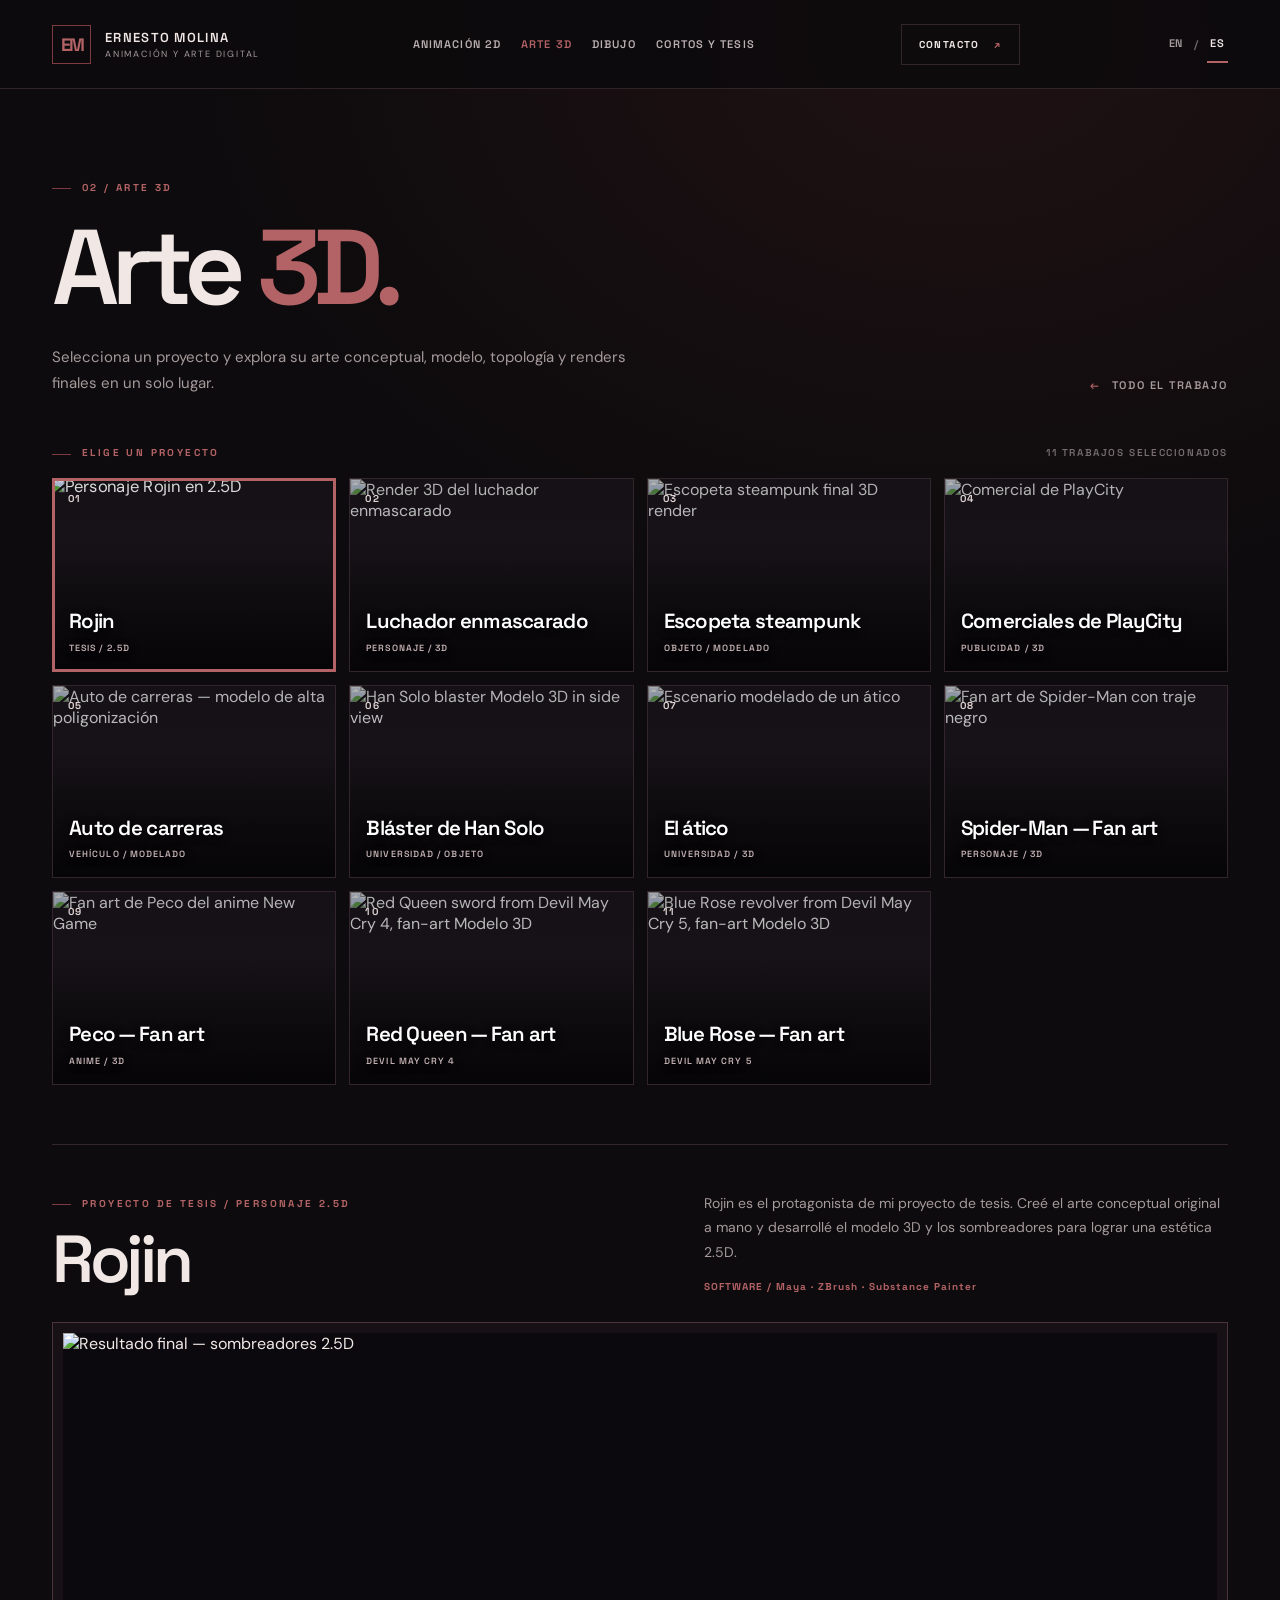
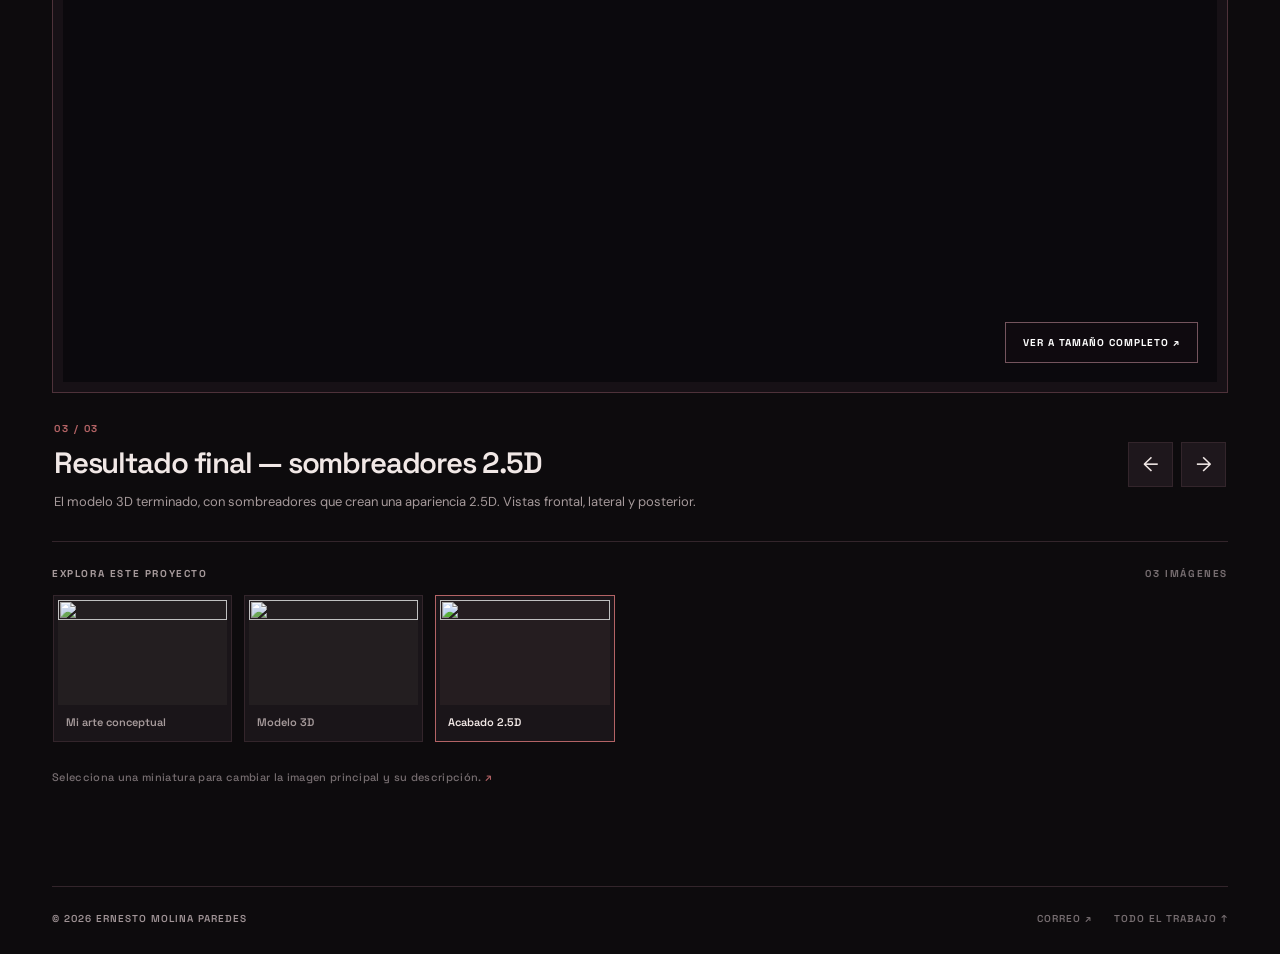
==== modeling-es.html @ 20fc1be8 "Publish bilingual portfolio pages" ====
<!doctype html>
<html lang="es">
<head><meta charset="utf-8"><meta name="viewport" content="width=device-width, initial-scale=1"><meta name="theme-color" content="#0d0b0d"><meta name="description" content="Portafolio 3D de Ernesto Molina: Rojin, personaje de tesis con estética 2.5D, personajes, escenarios y comerciales de PlayCity."><title>Arte 3D — Ernesto Molina</title><link rel="stylesheet" href="./style.css"><script src="./app-es.js" defer></script><script src="./modeling-es.js" defer></script><script src="./language.js"></script></head>
<body><a class="skip-link" href="#main">Saltar al contenido</a>
<div class="header-wrap"><header class="site-header site-shell"><a class="brand" href="./index-es.html" aria-label="Ernesto Molina — inicio"><span class="brand-monogram">EM</span><span class="brand-copy"><strong>ERNESTO MOLINA</strong><small>ANIMACIÓN Y ARTE DIGITAL</small></span></a><nav class="main-nav" aria-label="Navegación principal"><a href="./animation-es.html">ANIMACIÓN 2D</a><a href="./modeling-es.html" aria-current="page">ARTE 3D</a><a href="./studies-es.html">DIBUJO</a><a href="./films-es.html">CORTOS Y TESIS</a></nav><a class="header-mail" href="mailto:ermolrk@gmail.com">CONTACTO <span>↗</span></a><nav class="language-switch" aria-label="Idioma"><a href="./modeling.html" lang="en" data-language="en">EN</a><span aria-hidden="true">/</span><a href="./modeling-es.html" lang="es" data-language="es" aria-current="true">ES</a></nav><button class="menu-btn" aria-label="Abrir menú" aria-expanded="false" aria-controls="mobile-nav">☰</button></header><nav class="mobile-nav" id="mobile-nav" hidden aria-label="Navegación móvil"><a href="./index-es.html">Inicio</a><a href="./animation-es.html">Animación 2D</a><a href="./modeling-es.html">Arte 3D</a><a href="./studies-es.html">Estudios de dibujo</a><a href="./films-es.html">CORTOS Y TESIS</a><a href="mailto:ermolrk@gmail.com">Contacto ↗</a></nav></div>

<main id="main" class="site-shell">
  <header class="page-head model-page-head"><span class="eyebrow">02 / ARTE 3D</span><h1 class="display">Arte <em>3D.</em></h1><div class="head-bottom"><p class="head-summary">Selecciona un proyecto y explora su arte conceptual, modelo, topología y renders finales en un solo lugar.</p><a class="back-link" href="./index-es.html"><span>←</span> TODO EL TRABAJO</a></div></header>

  <section class="project-collection" aria-label="Selecciona un proyecto 3D">
    <div class="project-collection-label"><span class="eyebrow">ELIGE UN PROYECTO</span><span>11 TRABAJOS SELECCIONADOS</span></div>
    <div class="project-picker" id="project-picker">
      <button class="project-option is-selected" type="button" data-project="rojin" aria-pressed="true"><img src="./assets/concept-views.jpg" alt="Personaje Rojin en 2.5D"><span class="project-option-number">01</span><span class="project-option-name">Rojin <small>TESIS / 2.5D</small></span></button>
      <button class="project-option" type="button" data-project="masked" aria-pressed="false"><img src="./assets/scene-render-1.jpg" alt="Render 3D del luchador enmascarado"><span class="project-option-number">02</span><span class="project-option-name">Luchador enmascarado <small>PERSONAJE / 3D</small></span></button>
      <button class="project-option" type="button" data-project="fighter_weapon" aria-pressed="false"><img src="./assets/prop-turn.jpg" alt="Escopeta steampunk final 3D render"><span class="project-option-number">03</span><span class="project-option-name">Escopeta steampunk <small>OBJETO / MODELADO</small></span></button>
      <button class="project-option" type="button" data-project="playcity" aria-pressed="false"><img src="https://img.youtube.com/vi/QmYn3zF4fmQ/hqdefault.jpg" alt="Comercial de PlayCity"><span class="project-option-number">04</span><span class="project-option-name">Comerciales de PlayCity <small>PUBLICIDAD / 3D</small></span></button>
      <button class="project-option" type="button" data-project="racing_car" aria-pressed="false"><img src="./assets/race-high.jpg" alt="Auto de carreras — modelo de alta poligonización"><span class="project-option-number">05</span><span class="project-option-name">Auto de carreras <small>VEHÍCULO / MODELADO</small></span></button>
      <button class="project-option" type="button" data-project="gun" aria-pressed="false"><img src="./assets/character-profile.jpg" alt="Han Solo blaster Modelo 3D in side view"><span class="project-option-number">06</span><span class="project-option-name">Bláster de Han Solo <small>UNIVERSIDAD / OBJETO</small></span></button>
      <button class="project-option" type="button" data-project="attic" aria-pressed="false"><img src="./assets/model-wireframe-2.jpg" alt="Escenario modelado de un ático"><span class="project-option-number">07</span><span class="project-option-name">El ático <small>UNIVERSIDAD / 3D</small></span></button>
      <button class="project-option" type="button" data-project="suit" aria-pressed="false"><img src="./assets/model-view-2.jpg" alt="Fan art de Spider-Man con traje negro"><span class="project-option-number">08</span><span class="project-option-name">Spider-Man — Fan art <small>PERSONAJE / 3D</small></span></button>
      <button class="project-option" type="button" data-project="stylized" aria-pressed="false"><img src="./assets/stylized-character.jpg" alt="Fan art de Peco del anime New Game"><span class="project-option-number">09</span><span class="project-option-name">Peco — Fan art <small>ANIME / 3D</small></span></button>
      <button class="project-option" type="button" data-project="sword_fanart" aria-pressed="false"><img src="./assets/fanart-sword-02.jpg" alt="Red Queen sword from Devil May Cry 4, fan-art Modelo 3D"><span class="project-option-number">10</span><span class="project-option-name">Red Queen — Fan art <small>DEVIL MAY CRY 4</small></span></button>
      <button class="project-option" type="button" data-project="pistol_fanart" aria-pressed="false"><img src="./assets/fanart-pistol-02.jpg" alt="Blue Rose revolver from Devil May Cry 5, fan-art Modelo 3D"><span class="project-option-number">11</span><span class="project-option-name">Blue Rose — Fan art <small>DEVIL MAY CRY 5</small></span></button>
    </div>
  </section>

  <section class="project-viewer" id="project-viewer" aria-label="Detalles del proyecto">
    <div class="project-viewer-heading"><div><span class="eyebrow" id="project-type">PROYECTO DE TESIS / 2.5D</span><h2 id="project-title">Rojin</h2></div><div class="project-summary"><p id="project-intro">Rojin es el protagonista de mi proyecto de tesis. Creé el arte conceptual original a mano y desarrollé el modelo 3D y los sombreadores para lograr una estética 2.5D.</p><p class="project-tools" id="project-tools">SOFTWARE  /  Maya · ZBrush · Substance Painter</p></div></div>
    <div class="project-stage-wrap"><div class="project-stage" id="project-stage"><img src="./assets/concept-views.jpg" alt="Rojin, the final Modelo 3D with a 2.5D shader treatment, shown from three angles"><button class="stage-expand" type="button" id="stage-expand" aria-label="Ampliar imagen actual">VER A TAMAÑO COMPLETO ↗</button></div></div>
    <div class="stage-details" aria-live="polite"><div><span class="stage-counter" id="stage-counter">03 / 03</span><h3 id="stage-title">Resultado final — sombreadores 2.5D</h3><p id="stage-description">El modelo 3D terminado, con sombreadores que crean una apariencia 2.5D. Vistas frontal, lateral y posterior.</p></div><div class="stage-arrows"><button type="button" id="stage-previous" aria-label="Imagen anterior del proyecto">←</button><button type="button" id="stage-next" aria-label="Imagen siguiente del proyecto">→</button></div></div>
    <div class="filmstrip-label"><span>EXPLORA ESTE PROYECTO</span><span id="filmstrip-count">03 IMÁGENES</span></div>
    <div class="project-filmstrip" id="project-filmstrip" aria-label="Imágenes del proyecto">
      <button type="button" class="filmstrip-tile" aria-pressed="false"><img src="./assets/concept-design.jpg" alt=""><span>Mi arte conceptual</span></button>
      <button type="button" class="filmstrip-tile" aria-pressed="false"><img src="./assets/concept-illustration.jpg" alt=""><span>Modelo 3D</span></button>
      <button type="button" class="filmstrip-tile is-active" aria-pressed="true"><img src="./assets/concept-views.jpg" alt=""><span>Acabado 2.5D</span></button>
    </div>
    <p class="view-hint">Selecciona una miniatura para cambiar la imagen principal y su descripción. <span>↗</span></p>
  </section>
</main>
<footer class="site-footer site-shell"><span class="footer-copy">© <span data-year>2026</span> ERNESTO MOLINA PAREDES</span><div class="footer-links"><a href="mailto:ermolrk@gmail.com">CORREO ↗</a><a href="./index-es.html">TODO EL TRABAJO ↑</a></div></footer>
<dialog class="lightbox" id="lightbox" aria-label="Visor de obras"><button type="button" class="lightbox-close" aria-label="Cerrar visor de obras">×</button><img alt="Obra ampliada"><p></p></dialog>
</body></html>
---- style.css ----
@import url('https://fonts.googleapis.com/css2?family=DM+Sans:wght@400;500;600;700&family=Space+Grotesk:wght@400;500;600;700&display=swap');

:root{--bg:#0d0b0d;--bg2:#141013;--panel:#191418;--line:#33252b;--red:#a34e50;--redlight:#ce7977;--text:#f1e8e6;--muted:#a69a9b;--dim:#766d70;--font:'DM Sans',sans-serif;--display:'Space Grotesk',sans-serif}
*{box-sizing:border-box}html{scroll-behavior:smooth}body{margin:0;background:var(--bg);color:var(--text);font-family:var(--font);-webkit-font-smoothing:antialiased}body::before{content:'';pointer-events:none;position:absolute;top:0;left:0;right:0;height:740px;background:radial-gradient(ellipse at 75% 5%,rgba(126,49,54,.16),transparent 57%);z-index:-1}a{color:inherit;text-decoration:none}img{display:block;max-width:100%}button{font:inherit}button,a{-webkit-tap-highlight-color:transparent}a:focus-visible,button:focus-visible{outline:2px solid var(--redlight);outline-offset:4px}::selection{background:#813b43;color:white}
.skip-link{position:absolute;top:-50px;left:12px;z-index:100;padding:10px 16px;background:white;color:#111}.skip-link:focus{top:12px}
.site-shell{width:min(1360px,calc(100% - 104px));margin:auto}.header-wrap{border-bottom:1px solid #302429;background:rgba(13,11,13,.9);position:relative;z-index:20}.site-header{height:88px;display:flex;align-items:center;justify-content:space-between;gap:30px}.brand{display:flex;align-items:center;gap:14px;min-width:215px}.brand-monogram{border:1px solid var(--red);height:39px;width:39px;display:grid;place-items:center;font-size:18px;font-family:var(--display);font-weight:700;color:var(--redlight);letter-spacing:-2px}.brand-copy{display:flex;flex-direction:column;gap:2px}.brand-copy strong{font:600 13px var(--display);letter-spacing:.1em}.brand-copy small{font-size:9px;letter-spacing:.2em;color:var(--muted)}.main-nav{display:flex;align-items:center;gap:30px}.main-nav a{font:600 11px var(--display);letter-spacing:.1em;color:#bbb0b1;transition:color .2s}.main-nav a:hover,.main-nav a[aria-current="page"]{color:var(--redlight)}.header-mail{font:700 10px var(--display);letter-spacing:.14em;border:1px solid var(--line);padding:13px 17px;white-space:nowrap;transition:.2s}.header-mail:hover{background:var(--red);border-color:var(--red);color:#fff}.header-mail span{color:var(--redlight);padding-left:10px}.header-mail:hover span{color:white}.menu-btn{display:none;background:none;border:1px solid var(--line);width:43px;height:43px;cursor:pointer;color:white;font-size:24px}.mobile-nav{display:none;border-top:1px solid var(--line);padding:12px 28px 22px;background:#110e11}.mobile-nav a{display:block;font:600 13px var(--display);letter-spacing:.08em;padding:13px 5px;border-bottom:1px solid var(--line)}
.eyebrow{font:700 10px var(--display);color:var(--redlight);letter-spacing:.24em;text-transform:uppercase}.eyebrow::before{content:'';display:inline-block;width:19px;height:1px;background:var(--red);vertical-align:middle;margin-right:11px}.page-number{color:var(--redlight);font:500 10px var(--display);letter-spacing:.16em}.display{font-family:var(--display);letter-spacing:-.075em;line-height:.96;font-weight:600}.display em{font-style:normal;color:var(--redlight)}.section-rule{height:1px;background:var(--line)}
.home-hero{padding:95px 0 67px;display:grid;grid-template-columns:1fr auto;align-items:end;gap:40px}.home-hero .eyebrow{margin:0 0 29px}.home-hero h1{font-size:clamp(64px,8.4vw,140px);margin:0;max-width:950px}.home-hero h1 span{display:block;color:var(--redlight)}.home-hero-note{text-align:right;padding-bottom:13px;color:var(--muted);font:500 12px/1.8 var(--display);letter-spacing:.04em}.home-hero-note::before{content:'';display:block;height:1px;background:var(--red);width:64px;margin:0 0 18px auto}.home-intro{display:flex;align-items:center;justify-content:space-between;gap:20px;margin:0 0 24px}.home-intro span{font-size:10px;font-weight:700;letter-spacing:.22em;color:var(--muted)}.home-intro p{font-size:12px;color:var(--dim);margin:0}
.category-grid{display:grid;grid-template-columns:repeat(3,minmax(0,1fr));gap:20px;padding-bottom:94px}.category-card{min-width:0;position:relative;overflow:hidden;border:1px solid #37292d;background:#1b1519;aspect-ratio:1.7;isolation:isolate}.category-card::after{content:'';position:absolute;inset:0;background:linear-gradient(180deg,rgba(0,0,0,.07) 16%,rgba(8,6,8,.12) 49%,rgba(7,5,7,.88) 100%);z-index:1;transition:background .3s}.category-card::before{content:'';position:absolute;inset:0;border:2px solid transparent;z-index:3;pointer-events:none;transition:border-color .25s}.category-card:hover::before,.category-card:focus-visible::before{border-color:var(--red)}.category-card img{width:100%;height:100%;object-fit:cover;transition:transform .65s cubic-bezier(.2,.7,.2,1),filter .3s;filter:saturate(.78)}.category-card:hover img{transform:scale(1.045);filter:saturate(1)}.category-card.card-2d img{object-fit:contain;background:#d8cfcb;padding:0 10%}.category-card.card-boards img{object-fit:cover;object-position:center 22%}.category-card.card-studies img{background:#dbd2ce;object-fit:contain}.card-top{position:absolute;top:25px;left:28px;right:28px;z-index:2;display:flex;align-items:center;justify-content:space-between;font:700 10px var(--display);letter-spacing:.18em;text-shadow:0 1px 8px #000}.card-top span:last-child{display:grid;place-items:center;border:1px solid rgba(255,255,255,.4);height:35px;width:35px;font-size:21px;letter-spacing:0;transition:.25s}.category-card:hover .card-top span:last-child{background:var(--red);border-color:var(--red);transform:translate(2px,-2px)}.card-bottom{position:absolute;z-index:2;bottom:27px;left:29px;right:28px;display:flex;justify-content:space-between;align-items:end;gap:15px}.card-bottom h2{font:600 clamp(28px,3.5vw,46px)/1 var(--display);letter-spacing:-.055em;margin:0 0 8px}.card-bottom p{font:600 10px var(--display);letter-spacing:.12em;color:#c3b6b7;margin:0}.card-count{color:#d0adaf;font:600 11px var(--display)}
.page-head{padding:92px 0 63px}.page-head .eyebrow{display:block;margin-bottom:22px}.page-head h1{font-size:clamp(62px,8.3vw,120px);margin:0}.page-head .head-summary{max-width:590px;margin:26px 0 0;color:var(--muted);font-size:15px;line-height:1.75}.page-head .head-bottom{display:flex;align-items:end;justify-content:space-between;gap:20px}.back-link{font:600 11px var(--display);letter-spacing:.14em;color:var(--muted);white-space:nowrap;padding-bottom:4px}.back-link:hover{color:var(--redlight)}.back-link span{color:var(--redlight);padding-right:7px}.page-only-reel{padding:2px 0 115px}.reel-frame{position:relative;padding:10px;border:1px solid #493038;background:#170f15;box-shadow:0 28px 100px #0009}.reel-frame::before,.reel-frame::after{content:'';position:absolute;height:26px;width:26px;border-color:var(--red);border-style:solid;pointer-events:none}.reel-frame::before{top:-1px;left:-1px;border-width:2px 0 0 2px}.reel-frame::after{bottom:-1px;right:-1px;border-width:0 2px 2px 0}.video-ratio{aspect-ratio:16/9;width:100%;background:#080608}.video-ratio iframe{border:0;width:100%;height:100%;display:block}.reel-note{display:flex;justify-content:space-between;margin-top:16px;gap:15px;color:var(--dim);font:600 10px var(--display);letter-spacing:.15em}.reel-note a{color:var(--redlight)}
.subnav{border-top:1px solid var(--line);border-bottom:1px solid var(--line);display:flex;gap:34px;flex-wrap:wrap;padding:18px 0;margin-bottom:84px}.subnav a{font:600 11px var(--display);letter-spacing:.11em;color:var(--muted)}.subnav a:hover{color:var(--redlight)}.subnav a span{color:var(--redlight);margin-right:6px}
.project-case{padding:0 0 88px;margin-bottom:85px;border-bottom:1px solid var(--line);scroll-margin-top:30px}.project-case:last-of-type{border-bottom:0;margin-bottom:30px}.project-header{display:grid;grid-template-columns:minmax(240px,.62fr) 1fr;gap:35px;align-items:end;margin:0 0 36px}.project-header h2{font:600 clamp(36px,4.6vw,64px)/1.1 var(--display);letter-spacing:-.065em;margin:15px 0 0}.project-header p{color:var(--muted);font-size:14px;line-height:1.75;max-width:540px;margin:0 0 5px auto}.process-label{display:flex;align-items:center;gap:15px;margin:30px 0 14px}.process-label span{font:700 10px var(--display);color:var(--redlight);letter-spacing:.19em;white-space:nowrap}.process-label::after{content:'';height:1px;background:var(--line);flex:1}.art-grid{display:grid;grid-template-columns:repeat(2,minmax(0,1fr));gap:16px}.art-grid.three{grid-template-columns:repeat(3,minmax(0,1fr))}.art-grid.four{grid-template-columns:repeat(4,minmax(0,1fr))}.art-grid.one{grid-template-columns:1fr}.art-tile{min-width:0;cursor:zoom-in;text-align:left;color:var(--text);padding:0;background:#151217;border:1px solid #33292c;position:relative;display:block;overflow:hidden}.art-tile .image-well{display:block;aspect-ratio:1.7;overflow:hidden;background:#161316}.art-tile.portrait .image-well{aspect-ratio:.87}.art-tile.square .image-well{aspect-ratio:1}.art-tile.long .image-well{aspect-ratio:2.15}.art-tile img{width:100%;height:100%;object-fit:contain;transition:transform .35s}.art-tile:hover img{transform:scale(1.025)}.art-tile .tile-caption{display:flex;justify-content:space-between;align-items:center;gap:10px;padding:14px 15px;font:600 11px var(--display);letter-spacing:.025em;color:#c3b7b6}.art-tile .tile-caption b{font-size:16px;font-weight:400;color:var(--redlight)}.art-tile .image-well.light{background:#dad4cf}.art-tile .image-well.blue{background:#2b426b}
.commercials{display:grid;grid-template-columns:repeat(3,minmax(0,1fr));gap:17px;margin-top:22px}.commercial-video{border:1px solid var(--line);background:var(--panel);padding:8px}.commercial-video .video-ratio{aspect-ratio:16/9}.commercial-video p{margin:12px 5px 6px;font:600 11px var(--display);color:var(--muted);letter-spacing:.08em}.commercial-video p span{color:var(--redlight);float:right}
.gallery-intro{display:flex;justify-content:space-between;gap:20px;align-items:end;margin:0 0 25px;color:var(--dim);font:600 11px var(--display);letter-spacing:.12em}.editorial-gallery{padding-bottom:105px}.editorial-gallery .art-grid{gap:18px}.editorial-gallery .art-tile .image-well{aspect-ratio:1.45}.editorial-gallery .art-tile.vertical .image-well{aspect-ratio:.95}.editorial-gallery .art-tile.wide{grid-column:span 2}.editorial-gallery .art-tile.wide .image-well{aspect-ratio:2.05}.editorial-gallery .art-grid.three{grid-template-columns:repeat(3,minmax(0,1fr))}
.site-footer{border-top:1px solid var(--line);display:flex;gap:20px;align-items:center;justify-content:space-between;padding-top:25px;padding-bottom:29px;font:600 10px var(--display);letter-spacing:.1em;color:var(--dim)}.footer-links{display:flex;gap:22px}.footer-links a:hover{color:var(--redlight)}.footer-copy{color:#a19497}
.lightbox{position:fixed;inset:0;max-width:none;max-height:none;width:100vw;height:100dvh;padding:60px 7vw 30px;margin:0;border:0;background:rgba(6,5,6,.96);color:white;z-index:100;display:none;flex-direction:column;align-items:center;justify-content:center;gap:20px}.lightbox[open]{display:flex}.lightbox::backdrop{background:rgba(0,0,0,.9)}.lightbox img{max-width:100%;max-height:calc(100dvh - 160px);object-fit:contain}.lightbox p{margin:0;color:#c8b8ba;font:500 13px var(--display)}.lightbox-close{position:absolute;top:21px;right:26px;background:#21161b;border:1px solid var(--line);color:white;height:42px;width:42px;cursor:pointer;font-size:25px}
:root{--red:#7d3a40;--redlight:#b36365}
.home-intro.section-rule,.gallery-intro.section-rule{height:auto;background:none;border-top:1px solid var(--line)}
.home-hero{padding-top:77px;padding-bottom:56px}
.home-hero h1{font-size:clamp(60px,7.7vw,118px)}
@media(max-width:1040px){.site-shell{width:min(100% - 56px,1360px)}.main-nav{gap:18px}.brand{min-width:195px}.header-mail{display:none}.home-hero{padding:65px 0 45px}.art-grid.four{grid-template-columns:repeat(2,1fr)}.commercials{grid-template-columns:repeat(2,1fr)}}
@media(max-width:760px){.site-shell{width:calc(100% - 34px)}.site-header{height:72px}.brand-copy strong{font-size:11px}.brand-copy small{font-size:8px}.main-nav{display:none}.menu-btn{display:block}.mobile-nav:not([hidden]){display:block}.home-hero{display:block;padding:64px 0 42px}.home-hero h1{font-size:clamp(53px,12vw,85px)}.home-hero-note{text-align:left;margin:27px 0 0;padding:0}.home-hero-note::before{margin:0 0 10px}.home-intro p{display:none}.category-grid{grid-template-columns:1fr;gap:14px;padding-bottom:65px}.category-card{aspect-ratio:1.45}.card-bottom h2{font-size:36px}.page-head{padding:66px 0 38px}.page-head h1{font-size:clamp(54px,13vw,90px)}.page-head .head-bottom{display:block}.back-link{display:inline-block;margin-top:22px}.page-only-reel{padding:0 0 75px}.reel-frame{padding:5px}.reel-note{font-size:9px;line-height:1.5}.subnav{gap:15px 22px;margin-bottom:60px}.project-header{grid-template-columns:1fr;gap:15px;margin-bottom:26px}.project-header p{margin:0}.project-case{padding-bottom:58px;margin-bottom:60px}.art-grid.three,.commercials{grid-template-columns:repeat(2,minmax(0,1fr))}.editorial-gallery .art-grid.three{grid-template-columns:repeat(2,minmax(0,1fr))}.art-tile .tile-caption{font-size:10px;padding:12px}.site-footer{align-items:flex-start;flex-direction:column;gap:14px}}
@media(max-width:500px){.category-card{aspect-ratio:1.3}.card-top{top:18px;left:18px;right:18px}.card-bottom{left:19px;bottom:20px;right:19px}.art-grid,.art-grid.three,.art-grid.four,.commercials,.editorial-gallery .art-grid.three{grid-template-columns:1fr}.editorial-gallery .art-tile.wide{grid-column:auto}.art-tile .image-well,.art-tile.long .image-well,.editorial-gallery .art-tile .image-well,.editorial-gallery .art-tile.wide .image-well{aspect-ratio:1.45}.art-tile.portrait .image-well{aspect-ratio:1.1}.gallery-intro{flex-direction:column;align-items:flex-start}.lightbox{padding:70px 12px 24px}}
@media(prefers-reduced-motion:reduce){html{scroll-behavior:auto}.category-card img,.art-tile img{transition:none}}

/* Compact, project-by-project 3D portfolio browser */
.model-page-head{padding-bottom:50px}
.project-collection{padding-bottom:59px}
.project-collection-label{display:flex;align-items:center;justify-content:space-between;margin:0 0 19px;gap:20px}
.project-collection-label span:last-child{font:600 10px var(--display);letter-spacing:.16em;color:var(--dim)}
.project-picker{display:grid;grid-template-columns:repeat(4,minmax(0,1fr));gap:13px}
.project-option{position:relative;aspect-ratio:1.47;min-width:0;overflow:hidden;cursor:pointer;padding:0;text-align:left;border:1px solid var(--line);background:#171318;color:white;isolation:isolate;transition:border-color .2s,transform .2s}
.project-option::after{content:'';position:absolute;inset:0;background:linear-gradient(180deg,rgba(4,3,5,.13),rgba(4,3,5,.04) 33%,rgba(4,3,5,.93));pointer-events:none;z-index:1}
.project-option img{height:100%;width:100%;object-fit:cover;filter:saturate(.72) brightness(.79);transition:transform .4s,filter .3s}
.project-option:hover img,.project-option.is-selected img{filter:saturate(1) brightness(.96);transform:scale(1.035)}
.project-option:hover,.project-option.is-selected{border-color:var(--redlight)}
.project-option.is-selected::before{content:'';position:absolute;inset:0;border:2px solid var(--redlight);z-index:3;pointer-events:none}
.project-option-number{position:absolute;top:13px;left:15px;font:700 10px var(--display);letter-spacing:.14em;z-index:2;color:#ded1d0}
.project-option-name{position:absolute;z-index:2;bottom:17px;left:16px;right:12px;font:600 clamp(16px,1.6vw,23px)/1.15 var(--display);letter-spacing:-.035em;text-shadow:0 2px 9px #000}
.project-option-name small{display:block;margin-top:8px;font:600 9px var(--display);letter-spacing:.12em;color:#c4b2b3}
.project-viewer{border-top:1px solid var(--line);padding-top:46px;padding-bottom:102px;scroll-margin-top:22px}
.project-viewer-heading{display:grid;grid-template-columns:1fr minmax(300px,.85fr);gap:35px;align-items:end;margin:0 0 27px}
.project-viewer-heading h2{font:600 clamp(40px,5.2vw,76px)/1.05 var(--display);letter-spacing:-.065em;margin:13px 0 0}
.project-viewer-heading p{font:400 14px/1.75 var(--font);color:var(--muted);max-width:600px;margin:0 0 3px}
.project-viewer-heading .project-tools{margin:14px 0 0;color:var(--redlight);font:700 10px/1.7 var(--display);letter-spacing:.1em}
.project-tools[hidden]{display:none}
.project-stage-wrap{padding:10px;border:1px solid #4e323a;background:#171116}
.project-stage{width:100%;aspect-ratio:16/9;position:relative;overflow:hidden;background:#0b090d}
.project-stage>img,.project-stage>iframe{display:block;width:100%;height:100%;border:0}
.project-stage>img{object-fit:contain}
.stage-expand{position:absolute;bottom:19px;right:19px;padding:13px 17px;background:rgba(17,11,15,.87);color:white;border:1px solid #74545d;cursor:pointer;font:700 10px var(--display);letter-spacing:.1em;transition:background .2s}
.stage-expand:hover{background:var(--red)}
.stage-details{display:flex;justify-content:space-between;align-items:center;gap:30px;padding:23px 2px 28px;border-bottom:1px solid var(--line)}
.stage-counter{font:700 10px var(--display);letter-spacing:.15em;color:var(--redlight)}
.stage-details h3{font:600 clamp(20px,2.3vw,31px)/1.2 var(--display);letter-spacing:-.04em;margin:9px 0}
.stage-details p{font:400 13px/1.7 var(--font);color:var(--muted);margin:0;max-width:800px}
.stage-arrows{display:flex;gap:8px;flex:0 0 auto}
.stage-arrows button{width:45px;height:45px;cursor:pointer;background:#1e171c;color:var(--text);border:1px solid var(--line);font-size:20px;transition:background .2s,border-color .2s}
.stage-arrows button:hover{background:var(--red);border-color:var(--red)}
.filmstrip-label{display:flex;justify-content:space-between;align-items:center;gap:20px;padding:25px 0 14px;font:700 10px var(--display);letter-spacing:.16em;color:var(--muted)}
.filmstrip-label span:last-child{color:var(--dim)}
.project-filmstrip{display:flex;gap:12px;overflow-x:auto;overscroll-behavior-x:contain;scrollbar-color:var(--red) #211a1d;scrollbar-width:thin;padding:1px 1px 13px;scroll-snap-type:x proximity}
.filmstrip-tile{position:relative;flex:0 0 clamp(130px,14vw,188px);min-width:0;cursor:pointer;background:#1a1519;border:1px solid var(--line);color:var(--muted);padding:4px 4px 11px;scroll-snap-align:start;transition:border-color .2s,color .2s}
.filmstrip-tile img{display:block;width:100%;aspect-ratio:16/10;object-fit:cover;background:#251d20;filter:saturate(.7);transition:filter .2s}
.filmstrip-tile span{display:block;padding:10px 8px 0;font:600 11px/1.3 var(--display);text-align:left}
.filmstrip-tile:hover,.filmstrip-tile.is-active{border-color:var(--redlight);color:var(--text)}
.filmstrip-tile:hover img,.filmstrip-tile.is-active img{filter:saturate(1)}
.filmstrip-play{position:absolute;top:26px;left:50%;transform:translateX(-50%);display:grid;place-items:center;width:34px;height:34px;border-radius:50%;background:rgba(25,15,20,.84);color:white;border:1px solid var(--redlight);font-size:12px}
.view-hint{color:var(--dim);font:500 11px var(--display);letter-spacing:.03em;margin:15px 0 0}.view-hint span{color:var(--redlight)}
@media(max-width:1050px){.project-picker{grid-template-columns:repeat(3,minmax(0,1fr))}.project-option-name{font-size:21px}}
@media(max-width:760px){.model-page-head{padding-bottom:32px}.project-collection{padding-bottom:40px}.project-picker{grid-template-columns:repeat(2,minmax(0,1fr));gap:10px}.project-option{aspect-ratio:1.18}.project-option-name{font-size:19px;bottom:13px;left:12px}.project-option-name small{font-size:8px}.project-option-number{top:10px;left:12px}.project-viewer{padding-top:32px;padding-bottom:65px}.project-viewer-heading{grid-template-columns:1fr;gap:13px}.project-viewer-heading h2{font-size:48px}.project-viewer-heading p{font-size:13px}.project-stage-wrap{padding:4px}.stage-expand{bottom:9px;right:9px;padding:9px 11px;font-size:9px}.stage-details{align-items:flex-start;gap:15px}.stage-arrows button{width:37px;height:37px}.filmstrip-tile{flex-basis:140px}}
@media(max-width:370px){.project-option-name{font-size:16px}.project-option-name small{font-size:7px}.stage-details{flex-direction:column}.stage-arrows{align-self:flex-end}}
/* Drawing gallery shares the 3D viewer with a thumbnail grid. */
.drawing-viewer .project-stage{aspect-ratio:16/9;height:clamp(320px,65vh,760px)}
.drawing-viewer .stage-details h2{font:600 clamp(20px,2.3vw,31px)/1.2 var(--display);letter-spacing:-.04em;margin:9px 0}
.drawing-thumbnails{display:grid;grid-template-columns:repeat(6,minmax(0,1fr));gap:12px}
.drawing-thumbnails .filmstrip-tile{width:100%}
.drawing-thumbnails .filmstrip-tile img{aspect-ratio:1;object-fit:contain;filter:none}
.drawing-thumbnails .filmstrip-tile span{font-size:10px;line-height:1.5}
@media(max-width:1040px){.drawing-thumbnails{grid-template-columns:repeat(5,minmax(0,1fr))}}
@media(max-width:760px){.drawing-thumbnails{grid-template-columns:repeat(3,minmax(0,1fr));gap:10px}.drawing-viewer .project-stage{height:clamp(300px,55vh,600px)}.drawing-viewer .stage-details{align-items:center}}
@media(max-width:380px){.drawing-thumbnails{grid-template-columns:repeat(2,minmax(0,1fr))}}
/* The language choice stays visible in desktop and mobile navigation. */
.language-switch{display:flex;align-items:center;gap:8px;flex-shrink:0;font:600 11px var(--display);letter-spacing:.08em}
.language-switch a{color:var(--muted);padding:11px 3px;border-bottom:2px solid transparent}
.language-switch a[aria-current="true"]{color:var(--text);border-color:var(--redlight)}
.language-switch a:hover{color:var(--redlight)}
.language-switch>span{color:var(--dim)}
html[lang="es"] .main-nav{gap:20px}
html[lang="es"] .site-header{gap:22px}
@media(max-width:1200px){.header-mail{display:none}}
@media(max-width:760px){.site-header{gap:12px}.brand{min-width:0;margin-right:auto}.language-switch{gap:5px;font-size:10px}.brand-copy small{letter-spacing:.1em}}
@media(max-width:370px){.brand{gap:8px}.brand-copy strong{font-size:9px}.brand-copy small{font-size:6px}.brand-monogram{width:31px;height:34px}.menu-btn{width:35px}.site-header{gap:8px}}

/* Film projects. */
.film-case{padding-bottom:100px}.film-case .film-credit{margin-top:15px;color:var(--redlight);font:700 11px/1.7 var(--display);letter-spacing:.09em}
.film-feature{border-top:1px solid var(--line);display:flex;align-items:center;justify-content:space-between;gap:30px;padding:32px 0 46px;margin-bottom:45px}.film-feature-title{font:600 clamp(28px,4vw,48px)/1.15 var(--display);letter-spacing:-.04em}.film-feature-title small{display:block;margin-top:12px;font:600 10px var(--display);letter-spacing:.1em;color:var(--muted)}.film-feature-arrow{font-size:35px;color:var(--redlight)}.film-feature:hover .film-feature-title{color:var(--redlight)}
@media(min-width:761px) and (max-width:1050px){.main-nav{gap:14px}html[lang="es"] .main-nav{gap:12px}.main-nav a{font-size:10px}.site-header{gap:16px}html[lang="es"] .site-header{gap:16px}}
@media(max-width:760px){.film-feature{flex-wrap:wrap;gap:24px}.film-feature>.eyebrow{width:100%}.film-case{padding-bottom:65px}}

.video-ratio video{display:block;width:100%;height:100%;object-fit:contain;background:#080608}.thesis-case{padding-top:45px;border-top:1px solid var(--line);scroll-margin-top:25px}

/* Four equal portfolio categories, with the film projects alongside the galleries. */
.category-grid.home-four{grid-template-columns:repeat(2,minmax(0,1fr))}.card-films img{object-position:center}.home-four .card-bottom h2{font-size:clamp(28px,3.5vw,46px)}
@media(max-width:760px){.category-grid.home-four{grid-template-columns:1fr}.home-four .card-bottom h2{font-size:36px}}
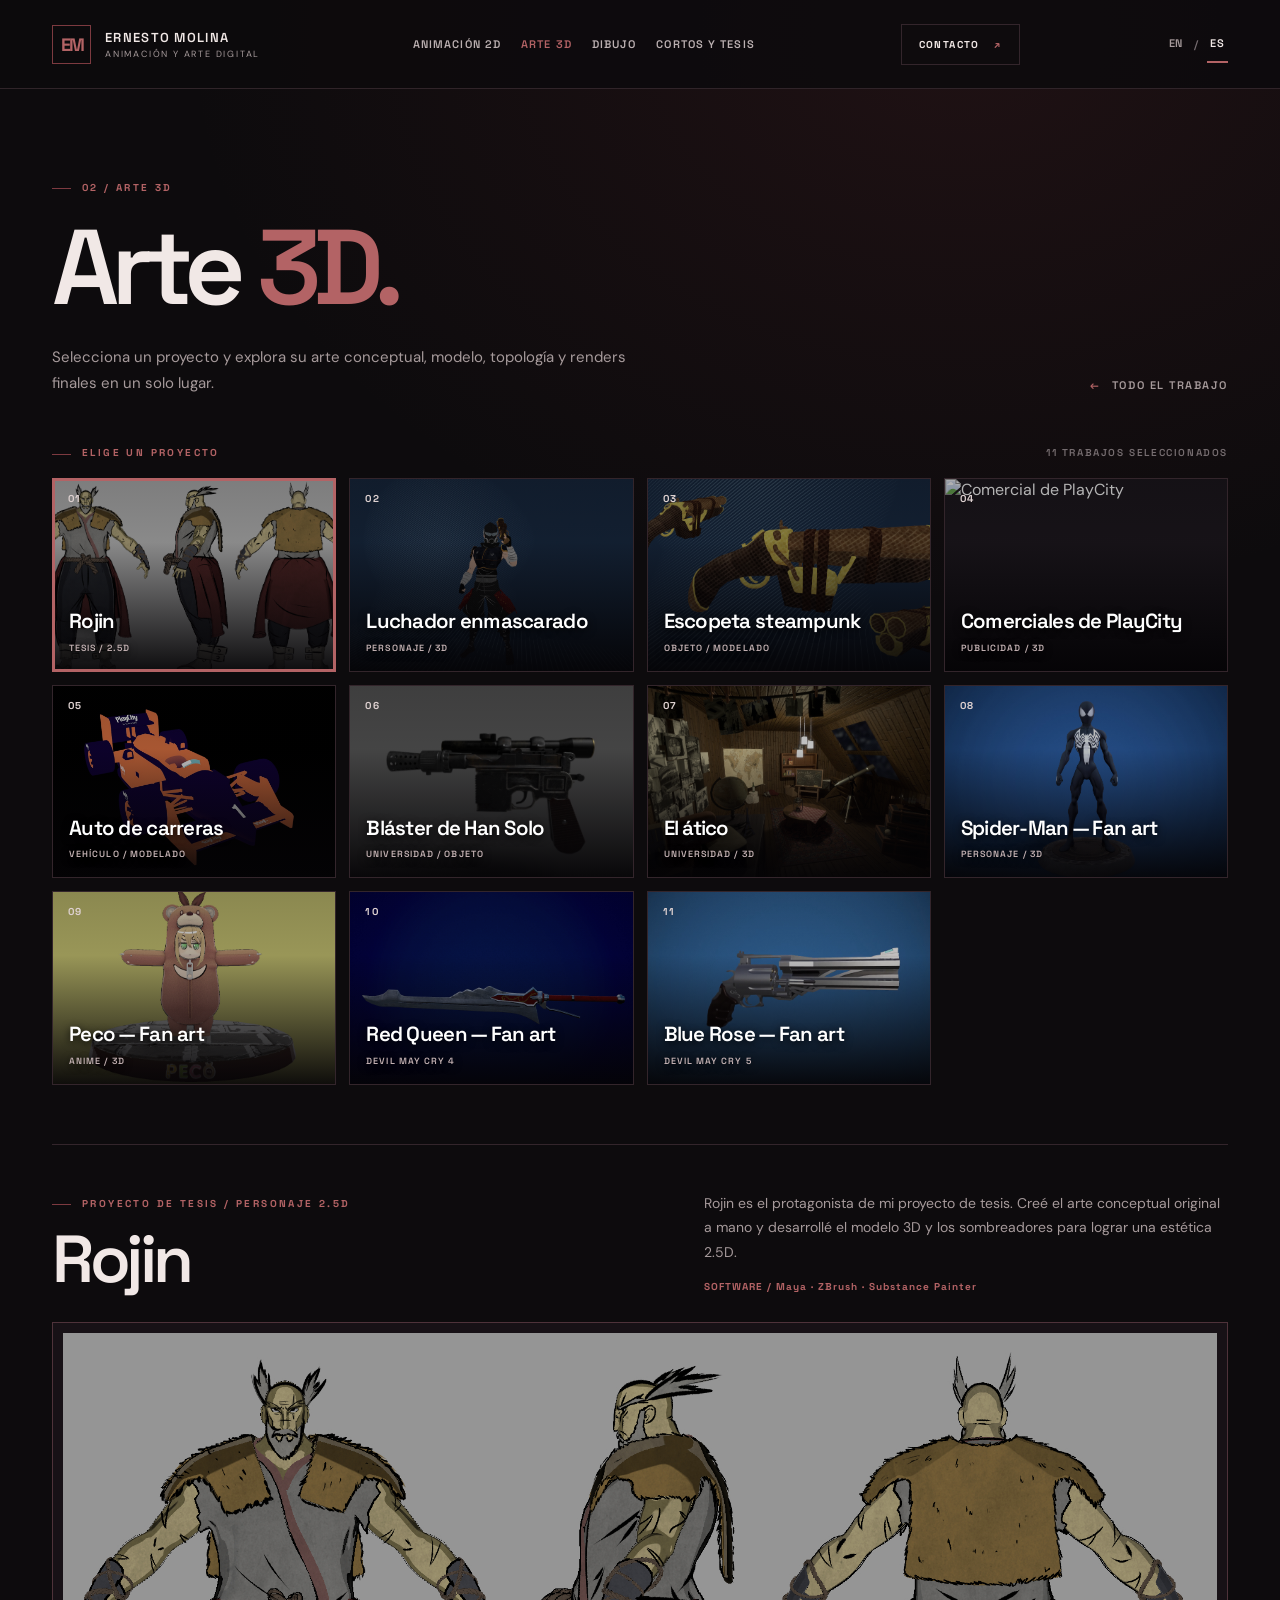
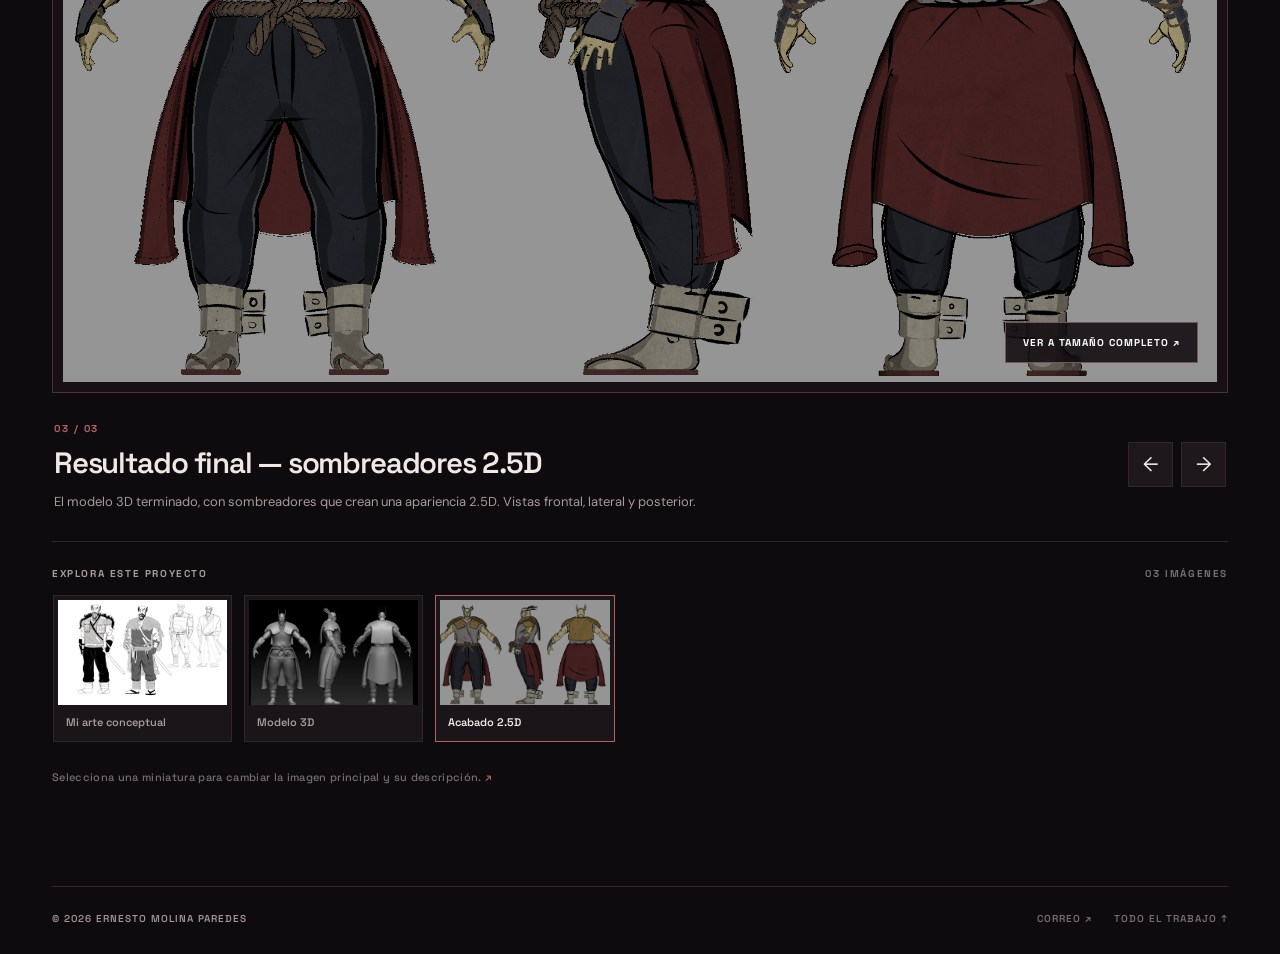
==== commit 45dd9b7f: "Refresh cached 3D viewer assets" ====
--- a/modeling-es.html
+++ b/modeling-es.html
@@ -1,6 +1,6 @@
 <!doctype html>
 <html lang="es">
-<head><meta charset="utf-8"><meta name="viewport" content="width=device-width, initial-scale=1"><meta name="theme-color" content="#0d0b0d"><meta name="description" content="Portafolio 3D de Ernesto Molina: Rojin, personaje de tesis con estética 2.5D, personajes, escenarios y comerciales de PlayCity."><title>Arte 3D — Ernesto Molina</title><link rel="stylesheet" href="./style.css"><script src="./app-es.js" defer></script><script src="./modeling-es.js" defer></script><script src="./language.js"></script></head>
+<head><meta charset="utf-8"><meta name="viewport" content="width=device-width, initial-scale=1"><meta name="theme-color" content="#0d0b0d"><meta name="description" content="Portafolio 3D de Ernesto Molina: Rojin, personaje de tesis con estética 2.5D, personajes, escenarios y comerciales de PlayCity."><title>Arte 3D — Ernesto Molina</title><link rel="stylesheet" href="./style.css?v=fullview-1"><script src="./app-es.js" defer></script><script src="./modeling-es.js?v=fullview-1" defer></script><script src="./language.js"></script></head>
 <body><a class="skip-link" href="#main">Saltar al contenido</a>
 <div class="header-wrap"><header class="site-header site-shell"><a class="brand" href="./index-es.html" aria-label="Ernesto Molina — inicio"><span class="brand-monogram">EM</span><span class="brand-copy"><strong>ERNESTO MOLINA</strong><small>ANIMACIÓN Y ARTE DIGITAL</small></span></a><nav class="main-nav" aria-label="Navegación principal"><a href="./animation-es.html">ANIMACIÓN 2D</a><a href="./modeling-es.html" aria-current="page">ARTE 3D</a><a href="./studies-es.html">DIBUJO</a><a href="./films-es.html">CORTOS Y TESIS</a></nav><a class="header-mail" href="mailto:ermolrk@gmail.com">CONTACTO <span>↗</span></a><nav class="language-switch" aria-label="Idioma"><a href="./modeling.html" lang="en" data-language="en">EN</a><span aria-hidden="true">/</span><a href="./modeling-es.html" lang="es" data-language="es" aria-current="true">ES</a></nav><button class="menu-btn" aria-label="Abrir menú" aria-expanded="false" aria-controls="mobile-nav">☰</button></header><nav class="mobile-nav" id="mobile-nav" hidden aria-label="Navegación móvil"><a href="./index-es.html">Inicio</a><a href="./animation-es.html">Animación 2D</a><a href="./modeling-es.html">Arte 3D</a><a href="./studies-es.html">Estudios de dibujo</a><a href="./films-es.html">CORTOS Y TESIS</a><a href="mailto:ermolrk@gmail.com">Contacto ↗</a></nav></div>
 
--- a/style.css
+++ b/style.css
@@ -103,3 +103,16 @@
 /* Four equal portfolio categories, with the film projects alongside the galleries. */
 .category-grid.home-four{grid-template-columns:repeat(2,minmax(0,1fr))}.card-films img{object-position:center}.home-four .card-bottom h2{font-size:clamp(28px,3.5vw,46px)}
 @media(max-width:760px){.category-grid.home-four{grid-template-columns:1fr}.home-four .card-bottom h2{font-size:36px}}
+
+/* Full-size 3D viewer: artwork, synchronized description and navigation. */
+.model-lightbox[open]{display:grid;grid-template-rows:minmax(0,1fr) auto;gap:22px;padding:62px 5vw 26px;overflow:hidden}
+.model-lightbox>img{width:100%;height:100%;min-height:0;max-height:100%;object-fit:contain;justify-self:center}
+.fullview-details{width:100%;max-height:32dvh;overflow:auto;min-width:0;justify-self:stretch;padding:0 2px}
+.fullview-heading{display:flex;align-items:center;justify-content:space-between;gap:24px}
+.model-lightbox .fullview-title{font:600 clamp(20px,2.6vw,36px)/1.15 var(--display);letter-spacing:-.035em;color:var(--text);margin:0}
+.model-lightbox .fullview-description{font:400 14px/1.75 var(--font);color:#c8b8ba;margin:12px 0 0;max-width:1100px}
+.fullview-nav{display:flex;gap:10px;align-items:center;flex-shrink:0}
+.fullview-nav .stage-counter{margin-right:8px;white-space:nowrap}
+.fullview-nav button{width:44px;height:44px;border:1px solid #74545d;background:#21161b;color:white;font-size:22px;cursor:pointer}
+.fullview-nav button:hover{background:var(--red)}.fullview-nav button:disabled{opacity:.4;cursor:default}
+@media(max-width:600px){.model-lightbox[open]{padding:66px 16px 20px;gap:16px}.fullview-heading{align-items:flex-start;flex-direction:column-reverse;gap:14px}.fullview-nav{align-self:flex-end}.model-lightbox .fullview-title{font-size:23px}.model-lightbox .fullview-description{font-size:13px;line-height:1.6}.fullview-details{max-height:42dvh}}
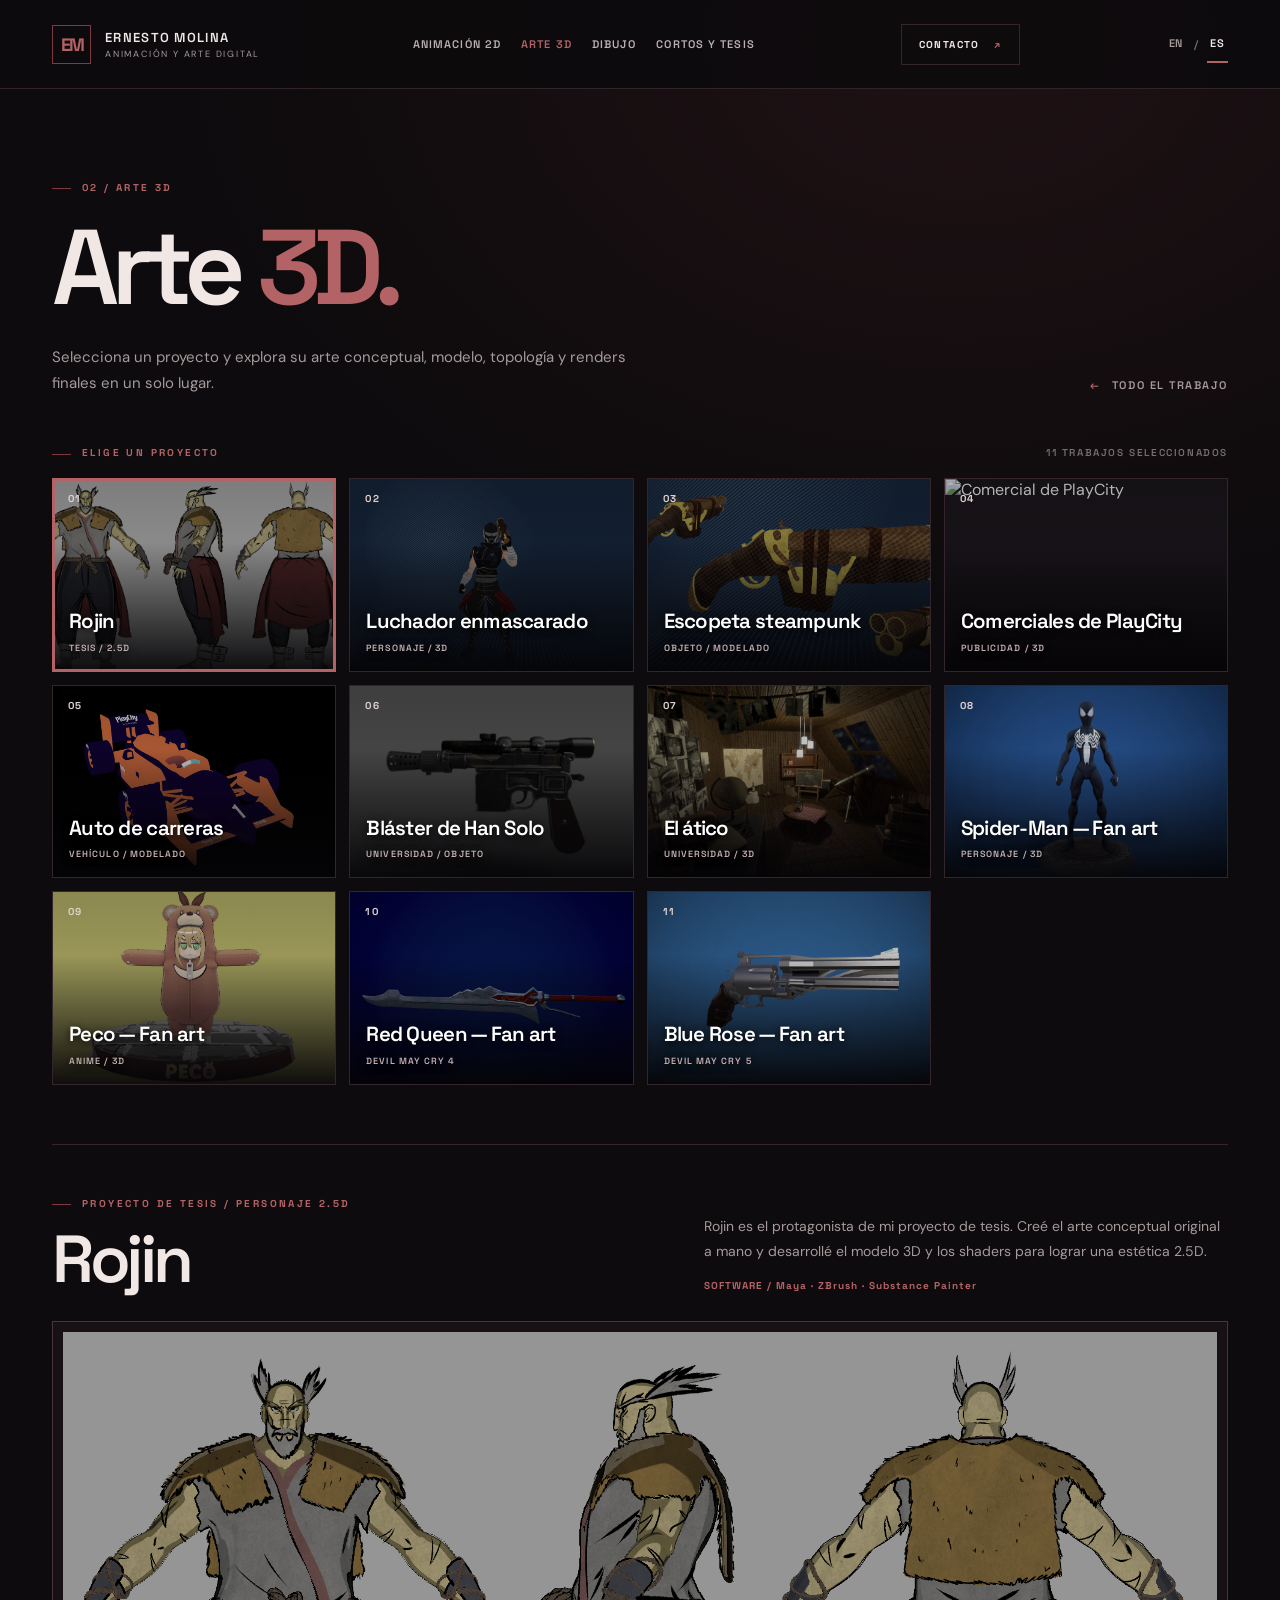
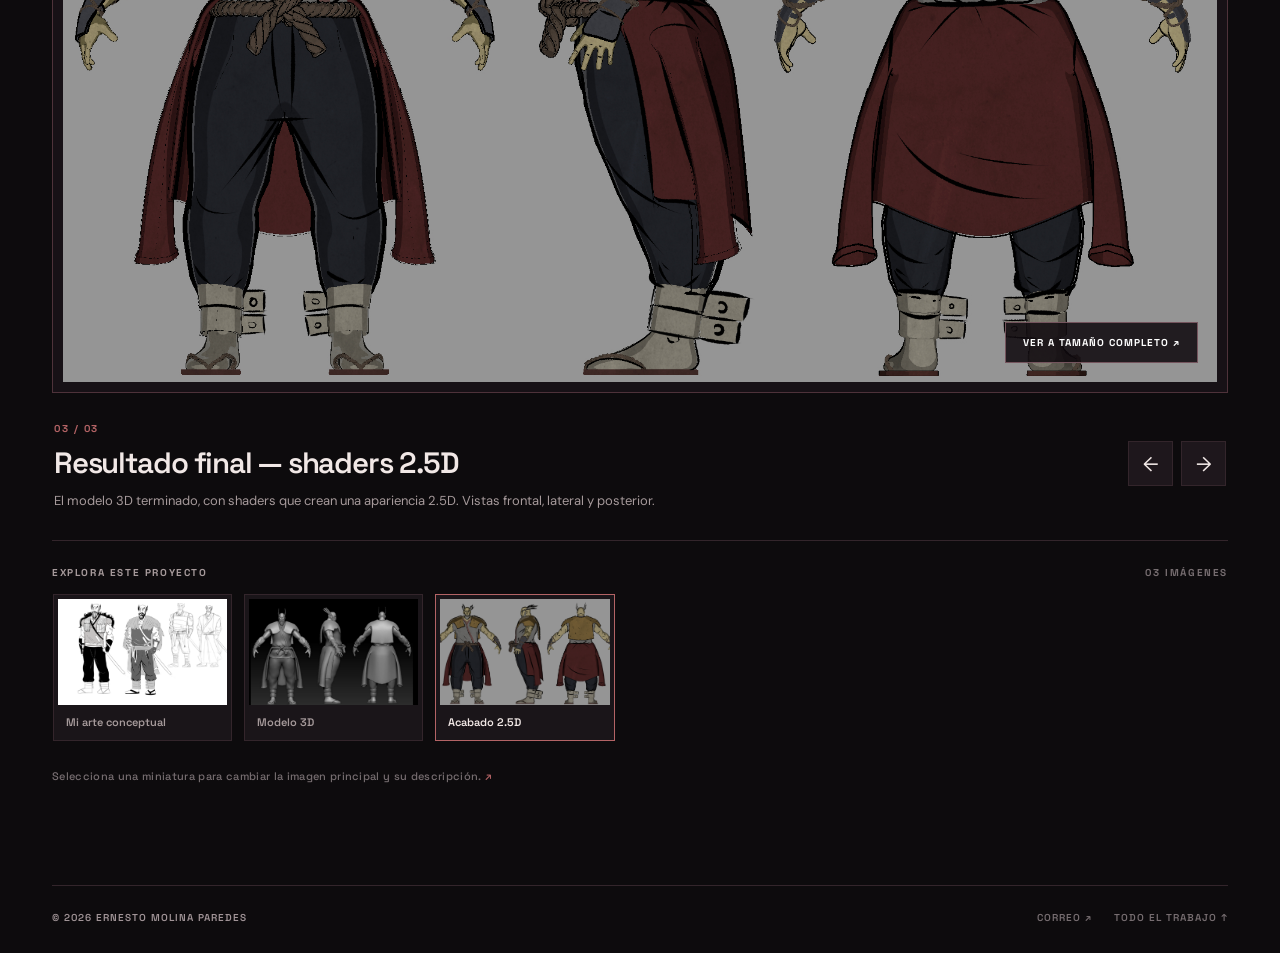
==== commit e6945faf: "Use shaders terminology in Spanish 3D project descriptions" ====
--- a/modeling-es.html
+++ b/modeling-es.html
@@ -1,6 +1,6 @@
 <!doctype html>
 <html lang="es">
-<head><meta charset="utf-8"><meta name="viewport" content="width=device-width, initial-scale=1"><meta name="theme-color" content="#0d0b0d"><meta name="description" content="Portafolio 3D de Ernesto Molina: Rojin, personaje de tesis con estética 2.5D, personajes, escenarios y comerciales de PlayCity."><title>Arte 3D — Ernesto Molina</title><link rel="stylesheet" href="./style.css?v=fullview-1"><script src="./app-es.js" defer></script><script src="./modeling-es.js?v=fullview-1" defer></script><script src="./language.js"></script></head>
+<head><meta charset="utf-8"><meta name="viewport" content="width=device-width, initial-scale=1"><meta name="theme-color" content="#0d0b0d"><meta name="description" content="Portafolio 3D de Ernesto Molina: Rojin, personaje de tesis con estética 2.5D, personajes, escenarios y comerciales de PlayCity."><title>Arte 3D — Ernesto Molina</title><link rel="stylesheet" href="./style.css?v=fullview-1"><script src="./app-es.js" defer></script><script src="./modeling-es.js?v=shaders-2" defer></script><script src="./language.js"></script></head>
 <body><a class="skip-link" href="#main">Saltar al contenido</a>
 <div class="header-wrap"><header class="site-header site-shell"><a class="brand" href="./index-es.html" aria-label="Ernesto Molina — inicio"><span class="brand-monogram">EM</span><span class="brand-copy"><strong>ERNESTO MOLINA</strong><small>ANIMACIÓN Y ARTE DIGITAL</small></span></a><nav class="main-nav" aria-label="Navegación principal"><a href="./animation-es.html">ANIMACIÓN 2D</a><a href="./modeling-es.html" aria-current="page">ARTE 3D</a><a href="./studies-es.html">DIBUJO</a><a href="./films-es.html">CORTOS Y TESIS</a></nav><a class="header-mail" href="mailto:ermolrk@gmail.com">CONTACTO <span>↗</span></a><nav class="language-switch" aria-label="Idioma"><a href="./modeling.html" lang="en" data-language="en">EN</a><span aria-hidden="true">/</span><a href="./modeling-es.html" lang="es" data-language="es" aria-current="true">ES</a></nav><button class="menu-btn" aria-label="Abrir menú" aria-expanded="false" aria-controls="mobile-nav">☰</button></header><nav class="mobile-nav" id="mobile-nav" hidden aria-label="Navegación móvil"><a href="./index-es.html">Inicio</a><a href="./animation-es.html">Animación 2D</a><a href="./modeling-es.html">Arte 3D</a><a href="./studies-es.html">Estudios de dibujo</a><a href="./films-es.html">CORTOS Y TESIS</a><a href="mailto:ermolrk@gmail.com">Contacto ↗</a></nav></div>
 
@@ -25,9 +25,9 @@
   </section>
 
   <section class="project-viewer" id="project-viewer" aria-label="Detalles del proyecto">
-    <div class="project-viewer-heading"><div><span class="eyebrow" id="project-type">PROYECTO DE TESIS / 2.5D</span><h2 id="project-title">Rojin</h2></div><div class="project-summary"><p id="project-intro">Rojin es el protagonista de mi proyecto de tesis. Creé el arte conceptual original a mano y desarrollé el modelo 3D y los sombreadores para lograr una estética 2.5D.</p><p class="project-tools" id="project-tools">SOFTWARE  /  Maya · ZBrush · Substance Painter</p></div></div>
+    <div class="project-viewer-heading"><div><span class="eyebrow" id="project-type">PROYECTO DE TESIS / 2.5D</span><h2 id="project-title">Rojin</h2></div><div class="project-summary"><p id="project-intro">Rojin es el protagonista de mi proyecto de tesis. Creé el arte conceptual original a mano y desarrollé el modelo 3D y los shaders para lograr una estética 2.5D.</p><p class="project-tools" id="project-tools">SOFTWARE  /  Maya · ZBrush · Substance Painter</p></div></div>
     <div class="project-stage-wrap"><div class="project-stage" id="project-stage"><img src="./assets/concept-views.jpg" alt="Rojin, the final Modelo 3D with a 2.5D shader treatment, shown from three angles"><button class="stage-expand" type="button" id="stage-expand" aria-label="Ampliar imagen actual">VER A TAMAÑO COMPLETO ↗</button></div></div>
-    <div class="stage-details" aria-live="polite"><div><span class="stage-counter" id="stage-counter">03 / 03</span><h3 id="stage-title">Resultado final — sombreadores 2.5D</h3><p id="stage-description">El modelo 3D terminado, con sombreadores que crean una apariencia 2.5D. Vistas frontal, lateral y posterior.</p></div><div class="stage-arrows"><button type="button" id="stage-previous" aria-label="Imagen anterior del proyecto">←</button><button type="button" id="stage-next" aria-label="Imagen siguiente del proyecto">→</button></div></div>
+    <div class="stage-details" aria-live="polite"><div><span class="stage-counter" id="stage-counter">03 / 03</span><h3 id="stage-title">Resultado final — shaders 2.5D</h3><p id="stage-description">El modelo 3D terminado, con shaders que crean una apariencia 2.5D. Vistas frontal, lateral y posterior.</p></div><div class="stage-arrows"><button type="button" id="stage-previous" aria-label="Imagen anterior del proyecto">←</button><button type="button" id="stage-next" aria-label="Imagen siguiente del proyecto">→</button></div></div>
     <div class="filmstrip-label"><span>EXPLORA ESTE PROYECTO</span><span id="filmstrip-count">03 IMÁGENES</span></div>
     <div class="project-filmstrip" id="project-filmstrip" aria-label="Imágenes del proyecto">
       <button type="button" class="filmstrip-tile" aria-pressed="false"><img src="./assets/concept-design.jpg" alt=""><span>Mi arte conceptual</span></button>
